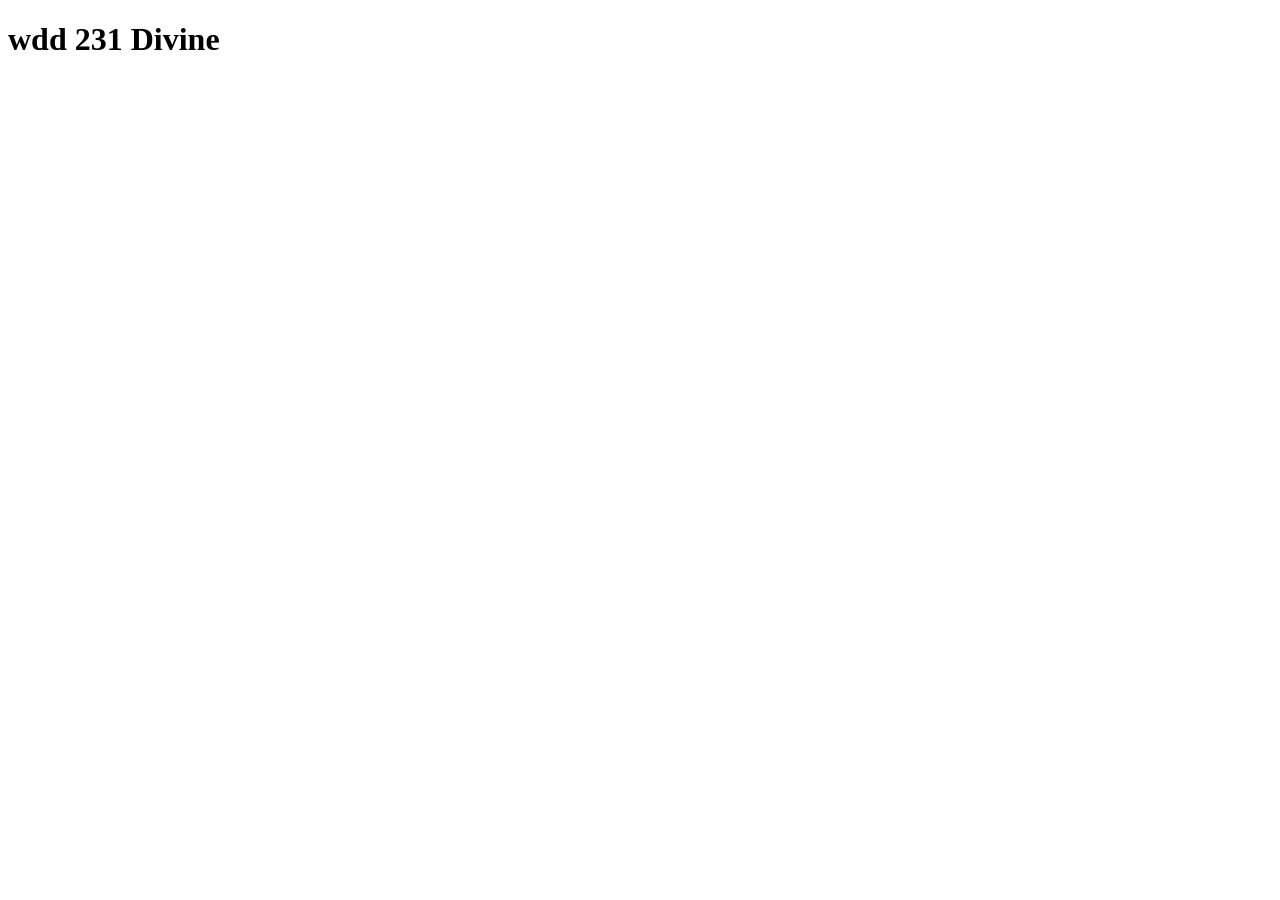
==== index.html @ 75a4b11d "initial commit" ====
<!DOCTYPE html>
<html lang="en">
<head>
    <meta charset="UTF-8">
    <meta name="viewport" content="width=device-width, initial-scale=1.0">
    <title>Wdd 231</title>
</head>
<body>
    <h1>wdd 231 Divine</h1>
</body>
</html>
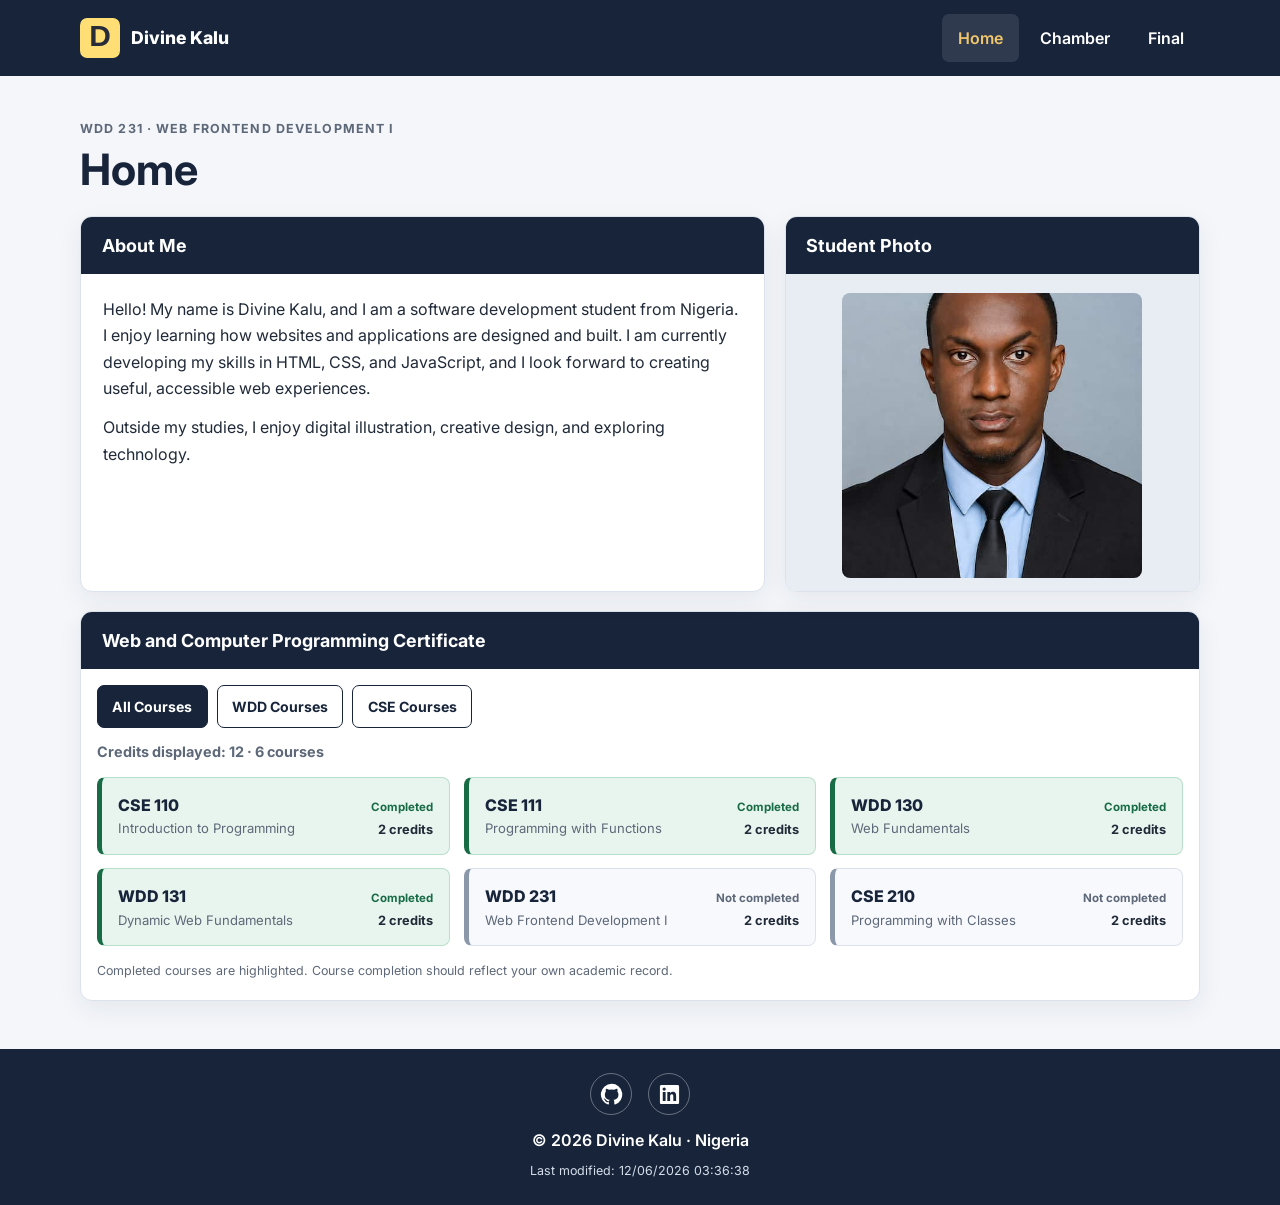
==== commit a510139b: "first pass" ====
--- a/index.html
+++ b/index.html
@@ -3,9 +3,118 @@
 <head>
     <meta charset="UTF-8">
     <meta name="viewport" content="width=device-width, initial-scale=1.0">
-    <title>Wdd 231</title>
+    <meta name="description" content="Divine Kalu's WDD 231 course homepage, featuring an introduction, student photo, and Web and Computer Programming certificate courses.">
+    <meta name="author" content="Divine Kalu">
+    <meta name="theme-color" content="#17243a">
+    <title>Home | Divine Kalu | WDD 231</title>
+
+    <link rel="icon" href="images/logoimage.svg" type="image/svg+xml">
+    <link rel="preconnect" href="https://fonts.googleapis.com">
+    <link rel="preconnect" href="https://fonts.gstatic.com" crossorigin>
+    <link href="https://fonts.googleapis.com/css2?family=Inter:wght@400;500;600;700;800&display=swap" rel="stylesheet">
+    <link rel="stylesheet" href="styles/normalize.css">
+    <link rel="stylesheet" href="styles/small.css">
+    <link rel="stylesheet" href="styles/larger.css">
+
+    <script src="scripts/navigation.js" defer></script>
+    <script src="scripts/date.js" defer></script>
+    <script src="scripts/courses.js" defer></script>
 </head>
 <body>
-    <h1>wdd 231 Divine</h1>
+    <header class="site-header">
+        <a class="brand" href="index.html" aria-label="Divine Kalu home">
+            <img src="images/logoimage.svg" alt="" width="42" height="42">
+            <span>Divine Kalu</span>
+        </a>
+
+        <button class="menu-button" id="menu-button" type="button"
+            aria-label="Open navigation menu" aria-expanded="false"
+            aria-controls="primary-navigation">
+            <span class="menu-lines" aria-hidden="true"></span>
+        </button>
+
+        <nav class="site-nav" id="primary-navigation" aria-label="Main navigation">
+            <a href="index.html" class="active" aria-current="page">Home</a>
+            <a href="#">Chamber</a>
+            <a href="#">Final</a>
+        </nav>
+    </header>
+
+    <main class="page-container">
+        <div class="page-heading">
+            <p class="eyebrow">WDD 231 · Web Frontend Development I</p>
+            <h1>Home</h1>
+        </div>
+
+        <div class="intro-grid">
+            <section class="panel about-panel" aria-labelledby="about-heading">
+                <h2 id="about-heading">About Me</h2>
+                <div class="panel-content">
+                    <p>
+                        Hello! My name is Divine Kalu, and I am a software development
+                        student from Nigeria. I enjoy learning how websites and
+                        applications are designed and built. I am currently developing
+                        my skills in HTML, CSS, and JavaScript, and I look forward to
+                        creating useful, accessible web experiences.
+                    </p>
+                    <p>
+                        Outside my studies, I enjoy digital illustration, creative
+                        design, and exploring technology.
+                    </p>
+                </div>
+            </section>
+
+            <section class="panel photo-panel" aria-labelledby="photo-heading">
+                <h2 id="photo-heading">Student Photo</h2>
+                <div class="photo-frame">
+                    <img src="images/profile-image.jpg" alt="Portrait of Divine Kalu"
+                        width="480" height="600">
+                </div>
+            </section>
+        </div>
+
+        <section class="panel certificate-panel" aria-labelledby="certificate-heading">
+            <h2 id="certificate-heading">Web and Computer Programming Certificate</h2>
+
+            <div class="course-controls" aria-label="Filter courses">
+                <button class="filter-button active" type="button" data-filter="ALL"
+                    aria-pressed="true">All Courses</button>
+                <button class="filter-button" type="button" data-filter="WDD"
+                    aria-pressed="false">WDD Courses</button>
+                <button class="filter-button" type="button" data-filter="CSE"
+                    aria-pressed="false">CSE Courses</button>
+            </div>
+
+            <p class="credit-summary" id="credit-summary" aria-live="polite">
+                Credits displayed: 0
+            </p>
+
+            <div class="course-grid" id="course-list" aria-live="polite">
+                <p class="loading-message">Loading courses…</p>
+            </div>
+            <p class="course-note">
+                Completed courses are highlighted. Course completion should reflect
+                your own academic record.
+            </p>
+        </section>
+    </main>
+
+    <footer class="site-footer">
+        <div class="social-links" aria-label="Social media links">
+            <a href="https://github.com/Divon-git" target="_blank"
+                rel="noopener noreferrer" aria-label="GitHub">
+                <img src="images/github.svg" alt="" width="26" height="26">
+            </a>
+            <a href="https://www.linkedin.com/in/divine-kalu-827a5926b/"
+                target="_blank" rel="noopener noreferrer" aria-label="LinkedIn">
+                <img src="images/linkedin.svg" alt="" width="26" height="26">
+            </a>
+        </div>
+
+        <p class="copyright">
+            © <span id="currentyear"></span> Divine Kalu · Nigeria
+        </p>
+        <p class="modified">Last modified: <span id="lastModified"></span></p>
+    </footer>
 </body>
-</html>+</html>
--- a/styles/small.css
+++ b/styles/small.css
@@ -0,0 +1,371 @@
+/* Mobile-first styles */
+:root {
+    --navy: #17243a;
+    --navy-light: #263b59;
+    --gold: #f2c66d;
+    --paper: #f4f6fa;
+    --white: #ffffff;
+    --ink: #202a38;
+    --muted: #5d6878;
+    --line: #dce2eb;
+    --success: #176b45;
+    --success-bg: #e8f5ee;
+    --shadow: 0 8px 24px rgba(23, 36, 58, 0.07);
+}
+
+body {
+    min-width: 320px;
+    background: var(--paper);
+    color: var(--ink);
+    font-family: "Inter", Arial, sans-serif;
+    line-height: 1.65;
+}
+
+.site-header {
+    position: relative;
+    display: flex;
+    align-items: center;
+    justify-content: space-between;
+    gap: 1rem;
+    padding: 0.85rem 5%;
+    background: var(--navy);
+    color: var(--white);
+}
+
+.brand {
+    display: inline-flex;
+    align-items: center;
+    gap: 0.7rem;
+    color: var(--white);
+    font-size: 1.1rem;
+    font-weight: 800;
+    text-decoration: none;
+}
+
+.brand img {
+    width: 40px;
+    height: 40px;
+}
+
+.menu-button {
+    display: grid;
+    place-items: center;
+    width: 44px;
+    height: 44px;
+    border: 1px solid rgba(255, 255, 255, 0.35);
+    border-radius: 8px;
+    background: transparent;
+    color: var(--white);
+}
+
+.menu-lines,
+.menu-lines::before,
+.menu-lines::after {
+    display: block;
+    width: 21px;
+    height: 2px;
+    border-radius: 2px;
+    background: currentColor;
+    content: "";
+    transition: transform 180ms ease;
+}
+
+.menu-lines {
+    position: relative;
+}
+
+.menu-lines::before {
+    position: absolute;
+    top: -7px;
+}
+
+.menu-lines::after {
+    position: absolute;
+    top: 7px;
+}
+
+.menu-button[aria-expanded="true"] .menu-lines {
+    background: transparent;
+}
+
+.menu-button[aria-expanded="true"] .menu-lines::before {
+    top: 0;
+    transform: rotate(45deg);
+}
+
+.menu-button[aria-expanded="true"] .menu-lines::after {
+    top: 0;
+    transform: rotate(-45deg);
+}
+
+.site-nav {
+    position: absolute;
+    z-index: 5;
+    top: 100%;
+    right: 0;
+    left: 0;
+    display: none;
+    flex-direction: column;
+    background: var(--navy);
+    box-shadow: var(--shadow);
+}
+
+.site-nav.open {
+    display: flex;
+}
+
+.site-nav a {
+    padding: 0.9rem 5%;
+    border-top: 1px solid rgba(255, 255, 255, 0.12);
+    color: var(--white);
+    font-weight: 600;
+    text-decoration: none;
+}
+
+.site-nav a.active {
+    color: var(--gold);
+}
+
+.site-nav a:hover,
+.site-nav a:focus-visible {
+    background: var(--navy-light);
+    color: var(--gold);
+}
+
+.page-container {
+    width: min(1120px, 90%);
+    margin: 0 auto;
+    padding: 2rem 0 3rem;
+}
+
+.page-heading {
+    margin-bottom: 1.25rem;
+}
+
+.eyebrow {
+    margin-bottom: 0.25rem;
+    color: var(--muted);
+    font-size: 0.78rem;
+    font-weight: 700;
+    letter-spacing: 0.09em;
+    text-transform: uppercase;
+}
+
+h1 {
+    color: var(--navy);
+    font-size: clamp(2rem, 7vw, 2.7rem);
+    line-height: 1.2;
+}
+
+h2 {
+    padding: 0.85rem 1.1rem;
+    background: var(--navy);
+    color: var(--white);
+    font-size: 1.05rem;
+    line-height: 1.4;
+}
+
+.intro-grid {
+    display: grid;
+    grid-template-columns: 1fr;
+    gap: 1rem;
+    margin-bottom: 1rem;
+}
+
+.panel {
+    overflow: hidden;
+    border: 1px solid var(--line);
+    border-radius: 12px;
+    background: var(--white);
+    box-shadow: var(--shadow);
+}
+
+.panel-content {
+    padding: 1.1rem;
+}
+
+.panel-content p + p {
+    margin-top: 0.8rem;
+}
+
+.photo-frame {
+    display: grid;
+    min-height: 260px;
+    place-items: center;
+    padding: 1rem;
+    background: #e8edf4;
+}
+
+.photo-frame img {
+    width: min(100%, 300px);
+    max-height: 360px;
+    border-radius: 8px;
+    object-fit: cover;
+    object-position: center;
+}
+
+.certificate-panel {
+    padding-bottom: 1.2rem;
+}
+
+.course-controls {
+    display: flex;
+    flex-wrap: wrap;
+    gap: 0.55rem;
+    padding: 1rem 1rem 0.5rem;
+}
+
+.filter-button {
+    min-height: 42px;
+    padding: 0.55rem 0.9rem;
+    border: 1px solid var(--navy);
+    border-radius: 7px;
+    background: var(--white);
+    color: var(--navy);
+    font-size: 0.88rem;
+    font-weight: 700;
+}
+
+.filter-button:hover,
+.filter-button:focus-visible {
+    background: var(--navy-light);
+    color: var(--white);
+}
+
+.filter-button.active {
+    background: var(--navy);
+    color: var(--white);
+}
+
+.credit-summary {
+    padding: 0.25rem 1rem 0.85rem;
+    color: var(--muted);
+    font-size: 0.9rem;
+    font-weight: 700;
+}
+
+.course-grid {
+    display: grid;
+    grid-template-columns: 1fr;
+    gap: 0.7rem;
+    padding: 0 1rem;
+}
+
+.course-card {
+    display: flex;
+    align-items: center;
+    justify-content: space-between;
+    gap: 0.8rem;
+    min-width: 0;
+    padding: 0.85rem 1rem;
+    border: 1px solid var(--line);
+    border-left: 5px solid #8b98aa;
+    border-radius: 8px;
+    background: #f8f9fc;
+}
+
+.course-card.completed {
+    border-color: #b8dfc9;
+    border-left-color: var(--success);
+    background: var(--success-bg);
+}
+
+.course-code {
+    color: var(--navy);
+    font-size: 1rem;
+    font-weight: 800;
+}
+
+.course-title {
+    color: var(--muted);
+    font-size: 0.82rem;
+    overflow-wrap: anywhere;
+}
+
+.course-meta {
+    flex-shrink: 0;
+    text-align: right;
+}
+
+.course-status {
+    display: inline-block;
+    margin-bottom: 0.15rem;
+    color: var(--muted);
+    font-size: 0.72rem;
+    font-weight: 700;
+}
+
+.completed .course-status {
+    color: var(--success);
+}
+
+.course-credits {
+    color: var(--ink);
+    font-size: 0.8rem;
+    font-weight: 700;
+}
+
+.course-note {
+    padding: 0.9rem 1rem 0;
+    color: var(--muted);
+    font-size: 0.78rem;
+}
+
+.loading-message,
+.empty-message {
+    grid-column: 1 / -1;
+    padding: 1rem;
+    color: var(--muted);
+}
+
+.site-footer {
+    display: grid;
+    justify-items: center;
+    gap: 0.45rem;
+    padding: 1.5rem 5%;
+    background: var(--navy);
+    color: var(--white);
+    text-align: center;
+}
+
+.social-links {
+    display: flex;
+    align-items: center;
+    gap: 1rem;
+    margin-bottom: 0.3rem;
+}
+
+.social-links a {
+    display: grid;
+    width: 42px;
+    height: 42px;
+    place-items: center;
+    border: 1px solid rgba(255, 255, 255, 0.35);
+    border-radius: 50%;
+}
+
+.social-links a:hover,
+.social-links a:focus-visible {
+    background: var(--navy-light);
+    outline: 2px solid var(--gold);
+}
+
+.social-links img {
+    width: 23px;
+    height: 23px;
+}
+
+.copyright {
+    font-weight: 600;
+}
+
+.modified {
+    color: #d5deea;
+    font-size: 0.78rem;
+    overflow-wrap: anywhere;
+}
+
+:focus-visible {
+    outline: 3px solid #bd7a00;
+    outline-offset: 3px;
+}
--- a/styles/larger.css
+++ b/styles/larger.css
@@ -0,0 +1,76 @@
+/* Larger-screen layout */
+@media screen and (min-width: 700px) {
+    .site-header {
+        min-height: 76px;
+        padding-right: max(5%, calc((100% - 1120px) / 2));
+        padding-left: max(5%, calc((100% - 1120px) / 2));
+    }
+
+    .menu-button {
+        display: none;
+    }
+
+    .site-nav {
+        position: static;
+        display: flex;
+        flex-direction: row;
+        align-items: center;
+        gap: 0.35rem;
+        box-shadow: none;
+    }
+
+    .site-nav a {
+        padding: 0.65rem 1rem;
+        border: 0;
+        border-radius: 7px;
+    }
+
+    .site-nav a.active {
+        background: rgba(255, 255, 255, 0.1);
+    }
+
+    .page-container {
+        padding-top: 2.7rem;
+    }
+
+    .intro-grid {
+        grid-template-columns: minmax(0, 1.65fr) minmax(250px, 1fr);
+        align-items: stretch;
+        gap: 1.2rem;
+        margin-bottom: 1.2rem;
+    }
+
+    .about-panel,
+    .photo-panel {
+        min-height: 300px;
+    }
+
+    .panel-content {
+        padding: 1.4rem;
+    }
+
+    .photo-frame {
+        height: calc(100% - 51px);
+        min-height: 249px;
+    }
+
+    .photo-frame img {
+        max-height: 285px;
+    }
+
+    .course-grid {
+        grid-template-columns: repeat(2, minmax(0, 1fr));
+        gap: 0.85rem;
+    }
+
+    h2 {
+        padding: 1rem 1.3rem;
+        font-size: 1.12rem;
+    }
+}
+
+@media screen and (min-width: 1000px) {
+    .course-grid {
+        grid-template-columns: repeat(3, minmax(0, 1fr));
+    }
+}
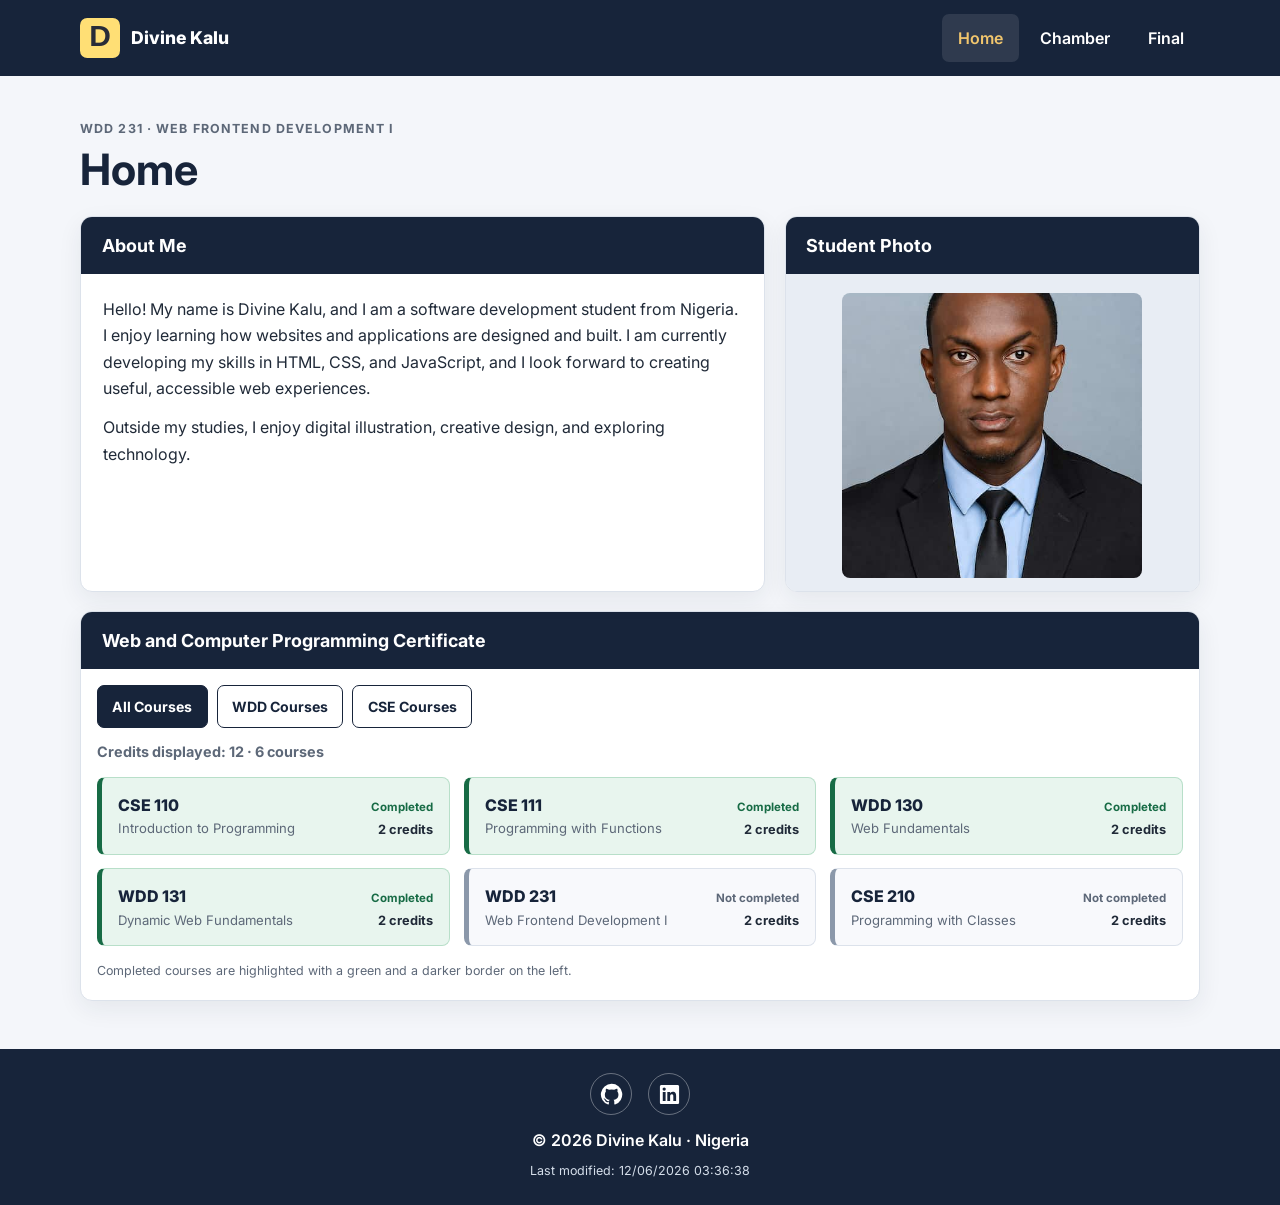
==== commit a71390ff: "third commit" ====
--- a/index.html
+++ b/index.html
@@ -8,7 +8,7 @@
     <meta name="theme-color" content="#17243a">
     <title>Home | Divine Kalu | WDD 231</title>
 
-    <link rel="icon" href="images/logoimage.svg" type="image/svg+xml">
+    <link rel="icon" href="images/favicon.ico" type="ico">
     <link rel="preconnect" href="https://fonts.googleapis.com">
     <link rel="preconnect" href="https://fonts.gstatic.com" crossorigin>
     <link href="https://fonts.googleapis.com/css2?family=Inter:wght@400;500;600;700;800&display=swap" rel="stylesheet">
@@ -93,8 +93,7 @@
                 <p class="loading-message">Loading courses…</p>
             </div>
             <p class="course-note">
-                Completed courses are highlighted. Course completion should reflect
-                your own academic record.
+                Completed courses are highlighted with a green and a darker border on the left.
             </p>
         </section>
     </main>
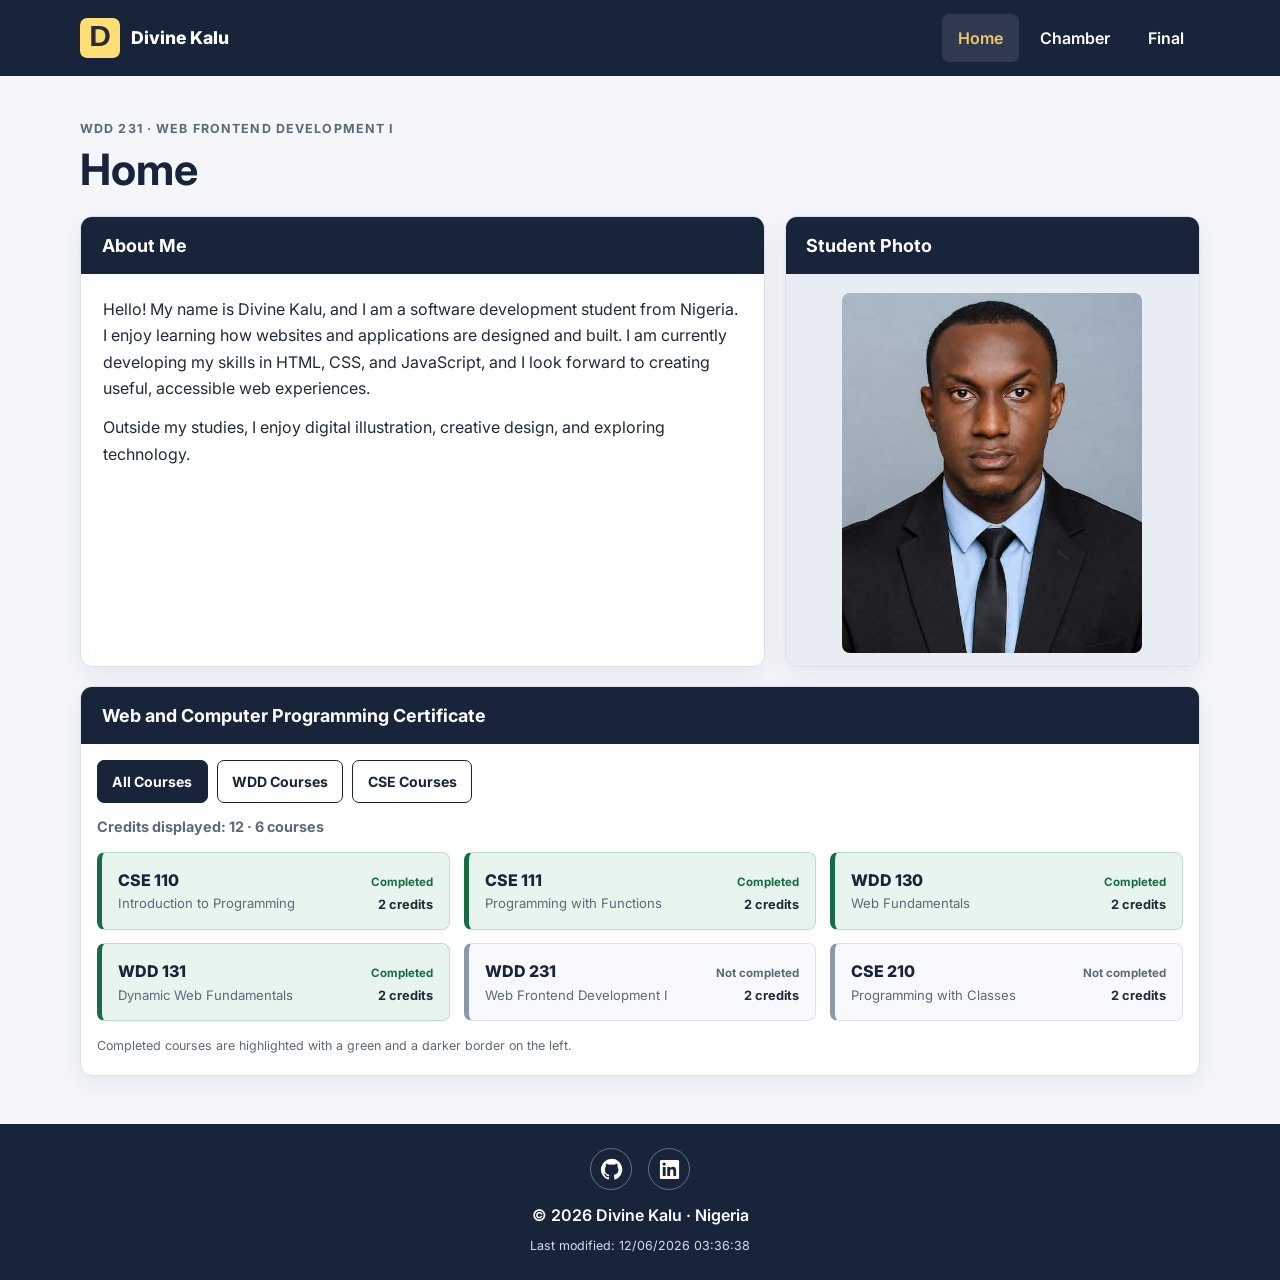
==== commit 1fc746ce: "meta tags activity comit" ====
--- a/index.html
+++ b/index.html
@@ -7,6 +7,14 @@
     <meta name="author" content="Divine Kalu">
     <meta name="theme-color" content="#17243a">
     <title>Home | Divine Kalu | WDD 231</title>
+
+    <meta property="og:title" content="Web homepage Wdd 231" />
+    <meta property="og:description" content="Divine Kalu's WDD 231 course homepage, featuring an introduction, student photo, and Web and Computer Programming certificate courses." />
+    <meta property="og:image" content="https://i.pinimg.com/736x/04/45/2e/04452ee9b50e1db5ed174f1d260ca5d1.jpg" />
+    <meta property="og:url" content="https://divon-git.github.io/wdd231/" >
+
+    <meta name="twitter:card" content="summary_large_image">
+
 
     <link rel="icon" href="images/favicon.ico" type="ico">
     <link rel="preconnect" href="https://fonts.googleapis.com">
--- a/styles/larger.css
+++ b/styles/larger.css
@@ -54,9 +54,9 @@
         min-height: 249px;
     }
 
-    .photo-frame img {
-        max-height: 285px;
-    }
+    /* .photo-frame img {
+        /* max-height: 285px; */
+    /* } */ 
 
     .course-grid {
         grid-template-columns: repeat(2, minmax(0, 1fr));
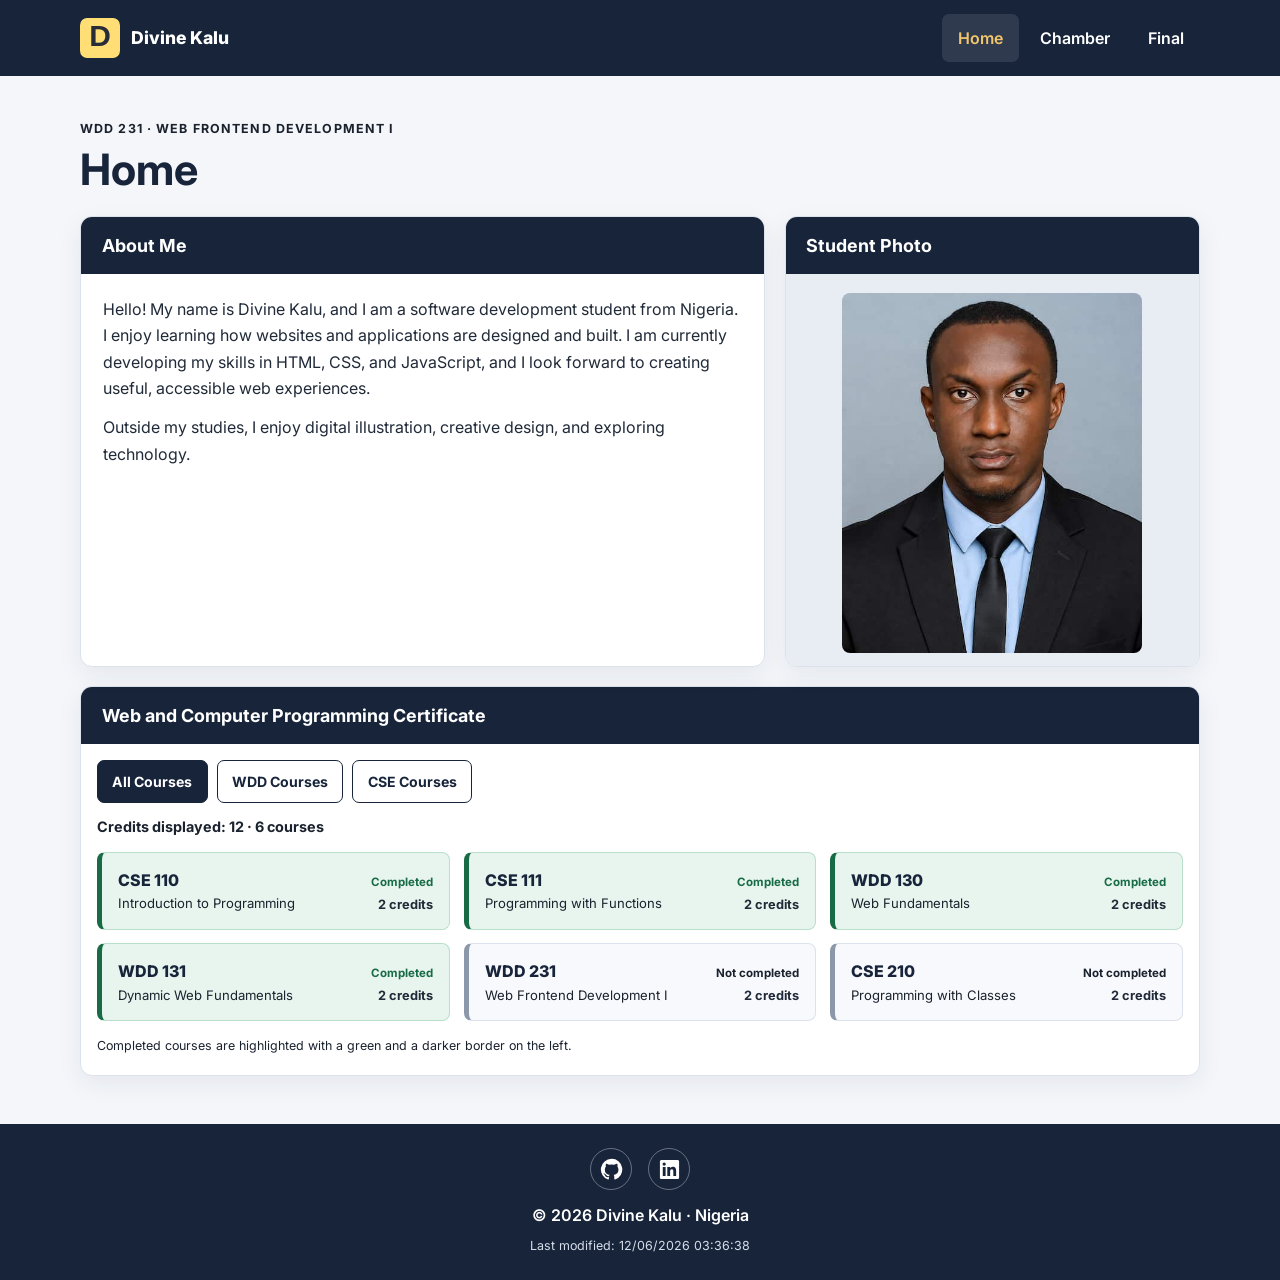
==== commit b6508340: "week one assignment home page revision commit" ====
--- a/index.html
+++ b/index.html
@@ -8,15 +8,16 @@
     <meta name="theme-color" content="#17243a">
     <title>Home | Divine Kalu | WDD 231</title>
 
-    <meta property="og:title" content="Web homepage Wdd 231" />
-    <meta property="og:description" content="Divine Kalu's WDD 231 course homepage, featuring an introduction, student photo, and Web and Computer Programming certificate courses." />
-    <meta property="og:image" content="https://i.pinimg.com/736x/04/45/2e/04452ee9b50e1db5ed174f1d260ca5d1.jpg" />
-    <meta property="og:url" content="https://divon-git.github.io/wdd231/" >
+    <meta property="og:title" content="Web homepage Wdd 231">
+    <meta property="og:description" content="Divine Kalu's WDD 231 course homepage, featuring an introduction, student photo, and Web and Computer Programming certificate courses.">
+    <meta property="og:image" content="https://i.pinimg.com/736x/04/45/2e/04452ee9b50e1db5ed174f1d260ca5d1.jpg">
+    <meta property="og:url" content="https://divon-git.github.io/wdd231/">
+    <meta property="og:type" content="website">
 
     <meta name="twitter:card" content="summary_large_image">
 
 
-    <link rel="icon" href="images/favicon.ico" type="ico">
+    <link rel="icon" href="images/favicon.ico" type="image/x-icon">
     <link rel="preconnect" href="https://fonts.googleapis.com">
     <link rel="preconnect" href="https://fonts.gstatic.com" crossorigin>
     <link href="https://fonts.googleapis.com/css2?family=Inter:wght@400;500;600;700;800&display=swap" rel="stylesheet">
@@ -84,7 +85,7 @@
         <section class="panel certificate-panel" aria-labelledby="certificate-heading">
             <h2 id="certificate-heading">Web and Computer Programming Certificate</h2>
 
-            <div class="course-controls" aria-label="Filter courses">
+            <div class="course-controls" role="group" aria-label="Filter courses">
                 <button class="filter-button active" type="button" data-filter="ALL"
                     aria-pressed="true">All Courses</button>
                 <button class="filter-button" type="button" data-filter="WDD"
@@ -107,7 +108,7 @@
     </main>
 
     <footer class="site-footer">
-        <div class="social-links" aria-label="Social media links">
+        <nav class="social-links" aria-label="Social media links">
             <a href="https://github.com/Divon-git" target="_blank"
                 rel="noopener noreferrer" aria-label="GitHub">
                 <img src="images/github.svg" alt="" width="26" height="26">
@@ -116,7 +117,7 @@
                 target="_blank" rel="noopener noreferrer" aria-label="LinkedIn">
                 <img src="images/linkedin.svg" alt="" width="26" height="26">
             </a>
-        </div>
+        </nav>
 
         <p class="copyright">
             © <span id="currentyear"></span> Divine Kalu · Nigeria
--- a/styles/small.css
+++ b/styles/small.css
@@ -6,7 +6,7 @@
     --paper: #f4f6fa;
     --white: #ffffff;
     --ink: #202a38;
-    --muted: #5d6878;
+    --muted: #1a222e;
     --line: #dce2eb;
     --success: #176b45;
     --success-bg: #e8f5ee;
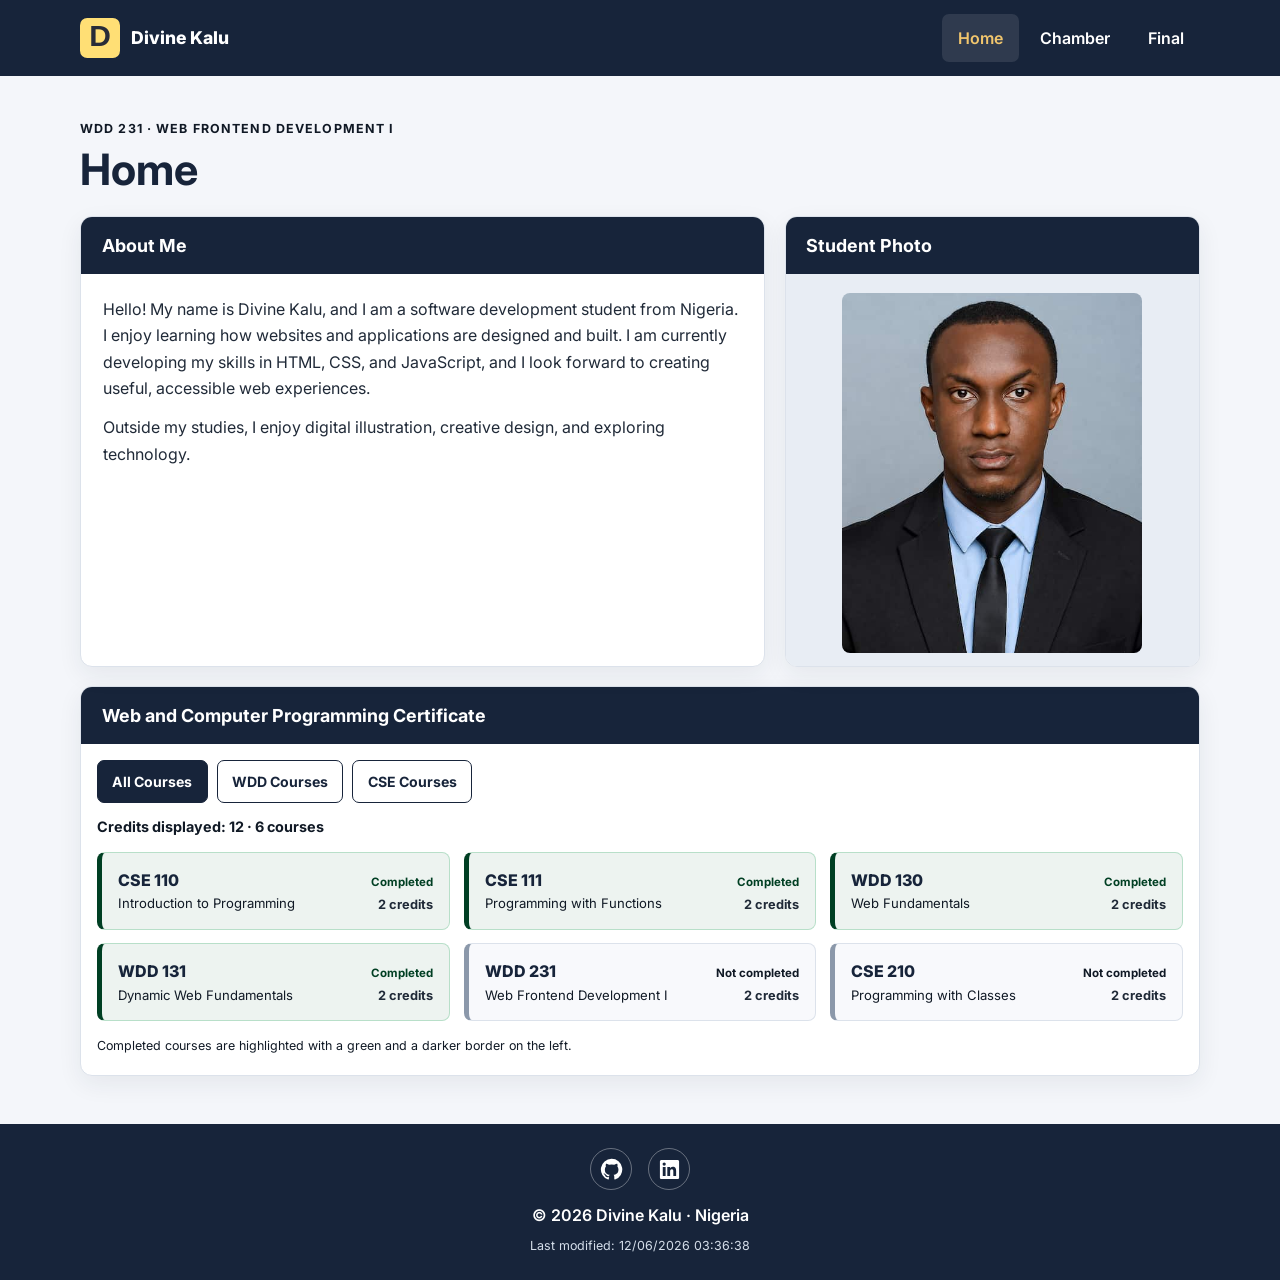
==== commit e862a82c: "W02 Assignment: Chamber Directory Page initial commit" ====
--- a/index.html
+++ b/index.html
@@ -111,11 +111,11 @@
         <nav class="social-links" aria-label="Social media links">
             <a href="https://github.com/Divon-git" target="_blank"
                 rel="noopener noreferrer" aria-label="GitHub">
-                <img src="images/github.svg" alt="" width="26" height="26">
+                <img src="images/github.svg" alt="github logo" width="26" height="26">
             </a>
             <a href="https://www.linkedin.com/in/divine-kalu-827a5926b/"
                 target="_blank" rel="noopener noreferrer" aria-label="LinkedIn">
-                <img src="images/linkedin.svg" alt="" width="26" height="26">
+                <img src="images/linkedin.svg" alt="linkedin logo" width="26" height="26">
             </a>
         </nav>
 
--- a/styles/small.css
+++ b/styles/small.css
@@ -6,10 +6,10 @@
     --paper: #f4f6fa;
     --white: #ffffff;
     --ink: #202a38;
-    --muted: #1a222e;
+    --muted: #101925;
     --line: #dce2eb;
-    --success: #176b45;
-    --success-bg: #e8f5ee;
+    --success: #003f23;
+    --success-bg: #edf3f0;
     --shadow: 0 8px 24px rgba(23, 36, 58, 0.07);
 }
 
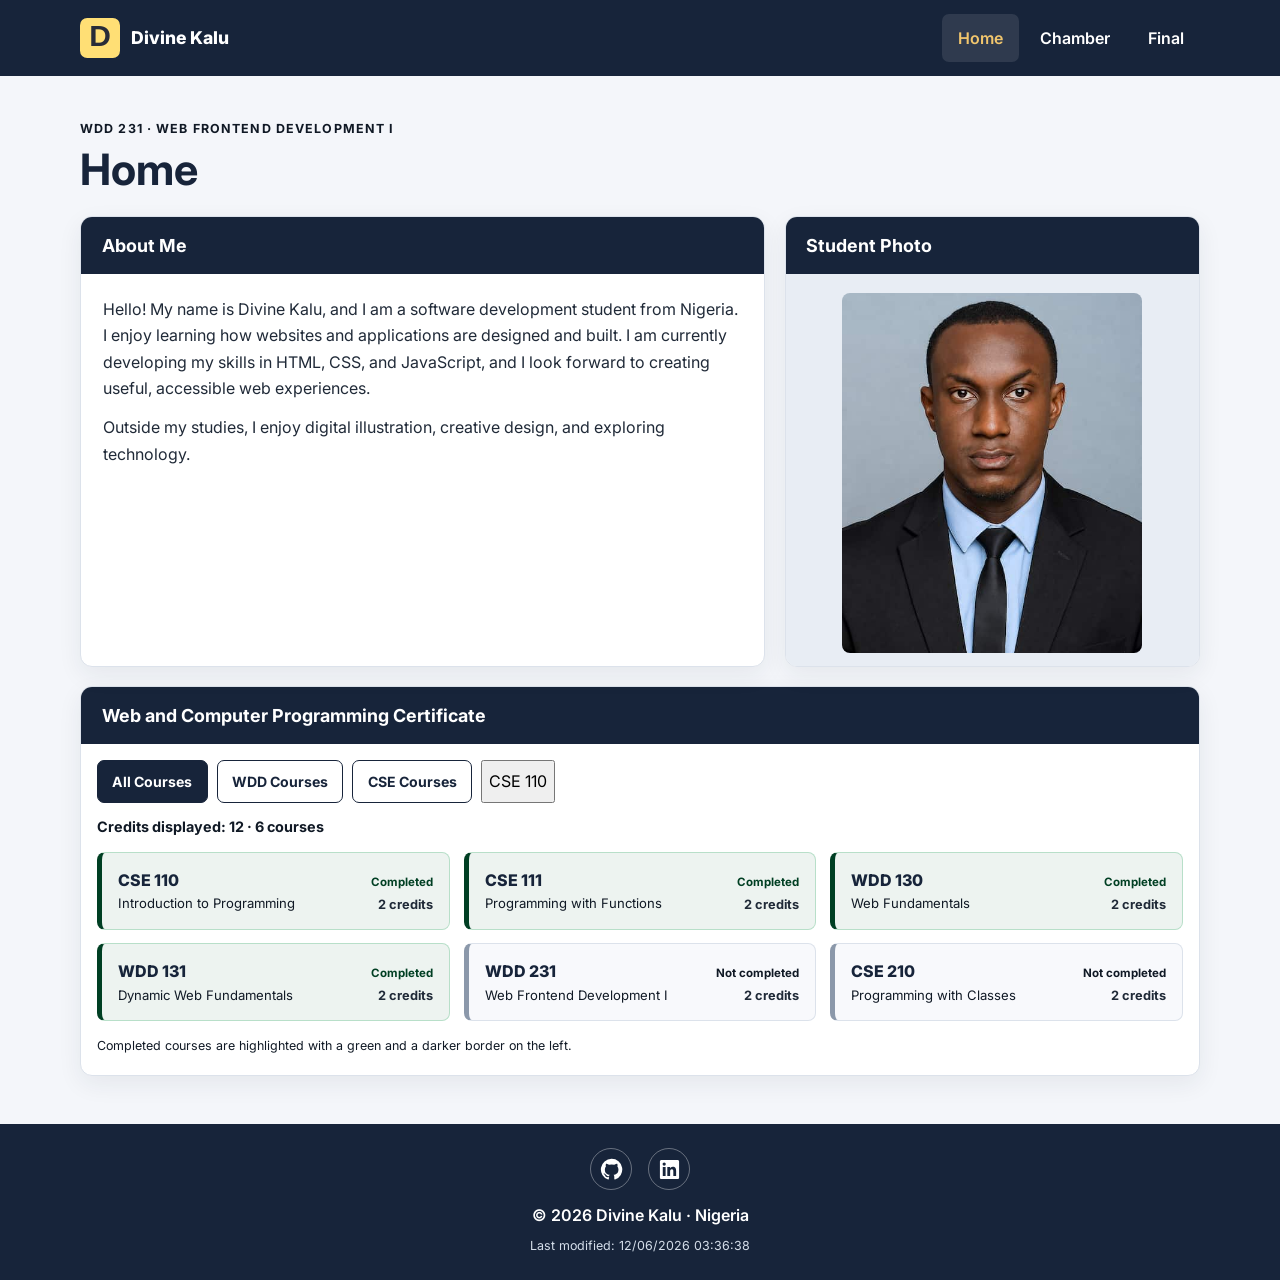
==== commit 6b6dad70: "Chamber Membership Join Page join page commit" ====
--- a/index.html
+++ b/index.html
@@ -92,6 +92,9 @@
                     aria-pressed="false">WDD Courses</button>
                 <button class="filter-button" type="button" data-filter="CSE"
                     aria-pressed="false">CSE Courses</button>
+                <button class="CSE110Open" type="button" aria-pressed="false">
+                    CSE 110
+                </button>
             </div>
 
             <p class="credit-summary" id="credit-summary" aria-live="polite">
@@ -105,6 +108,15 @@
                 Completed courses are highlighted with a green and a darker border on the left.
             </p>
         </section>
+
+        <dialog id="cse110">           
+            <button class="cse110closed">
+                ❌
+            </button>          
+                <h2>CSE 110 – Introduction to Programming</h2>
+                <h3>2 Credits | Completed</h3>
+                <p>Introduces the fundamentals of programming using Python. Covers variables, data types, expressions, conditional statements, loops, functions, and basic problem-solving techniques. Builds a foundation for writing simple programs and understanding programming logic.</p>
+        </dialog>
     </main>
 
     <footer class="site-footer">
